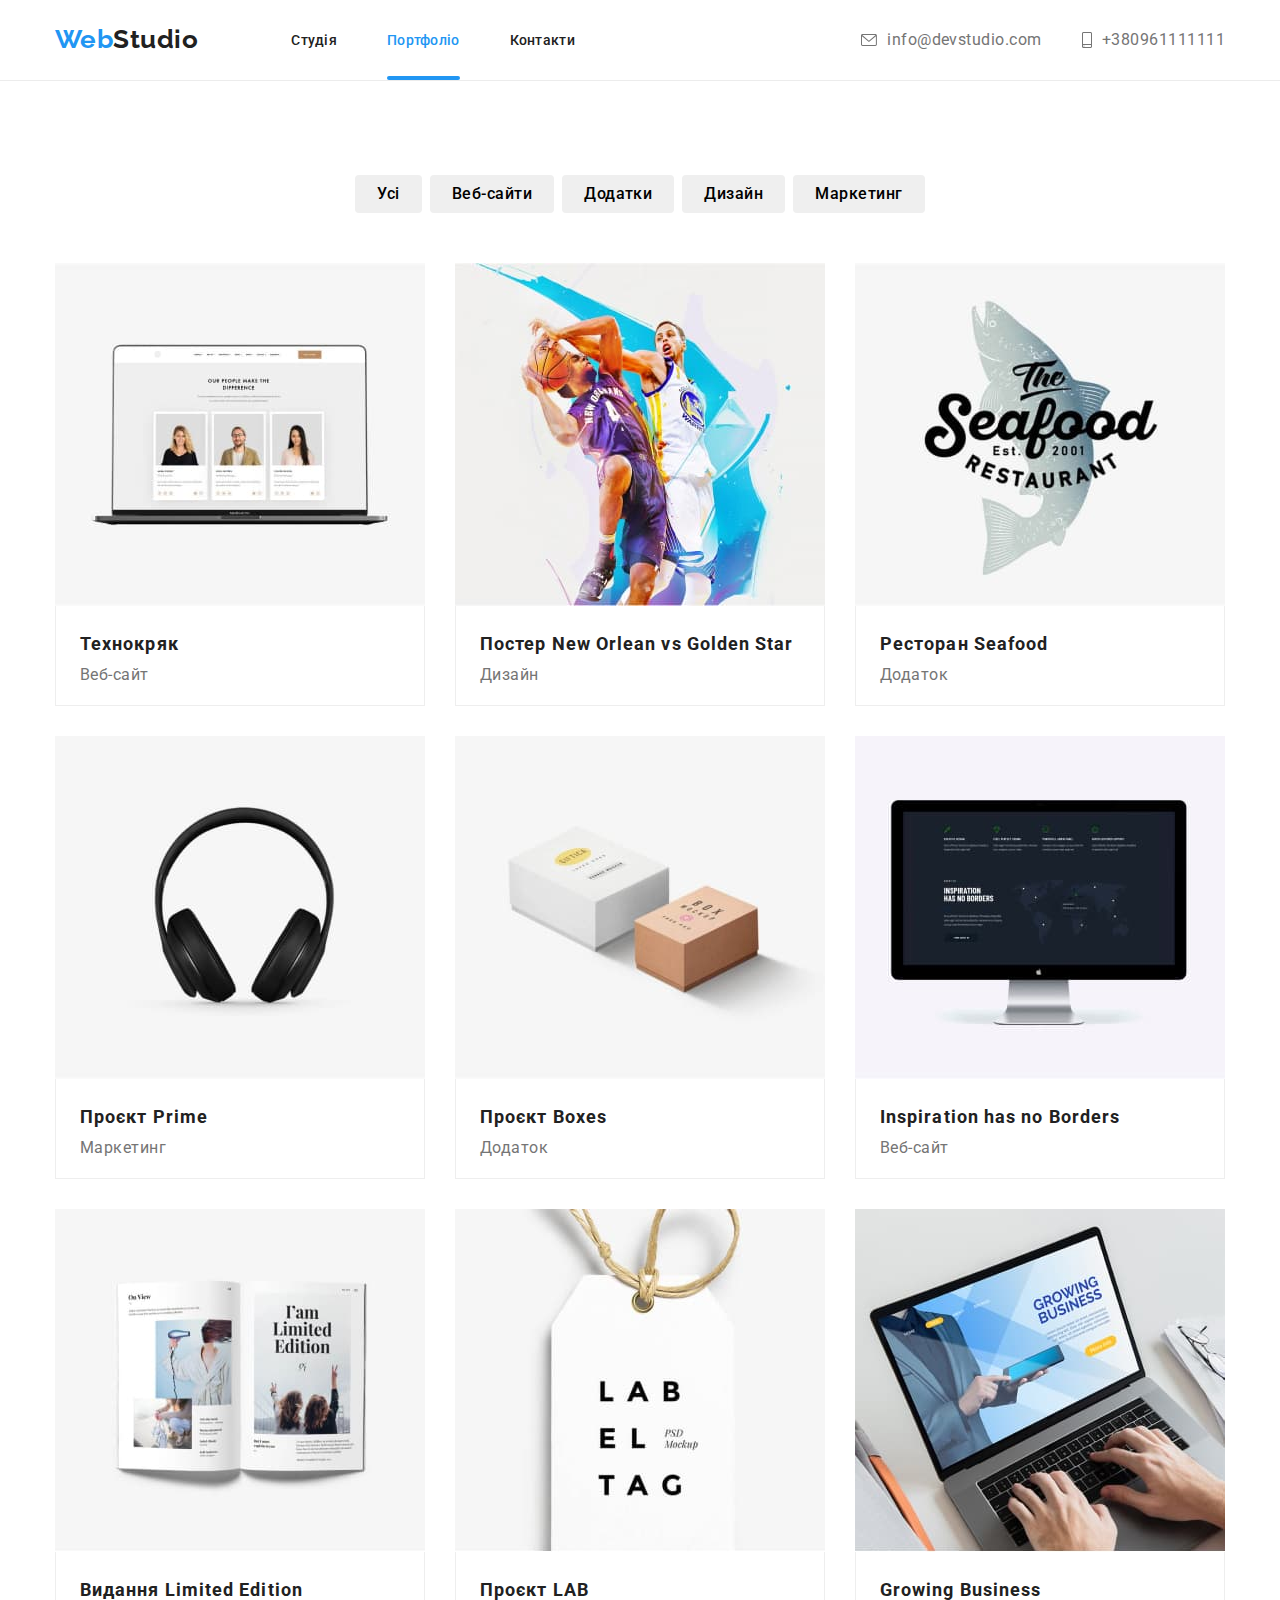
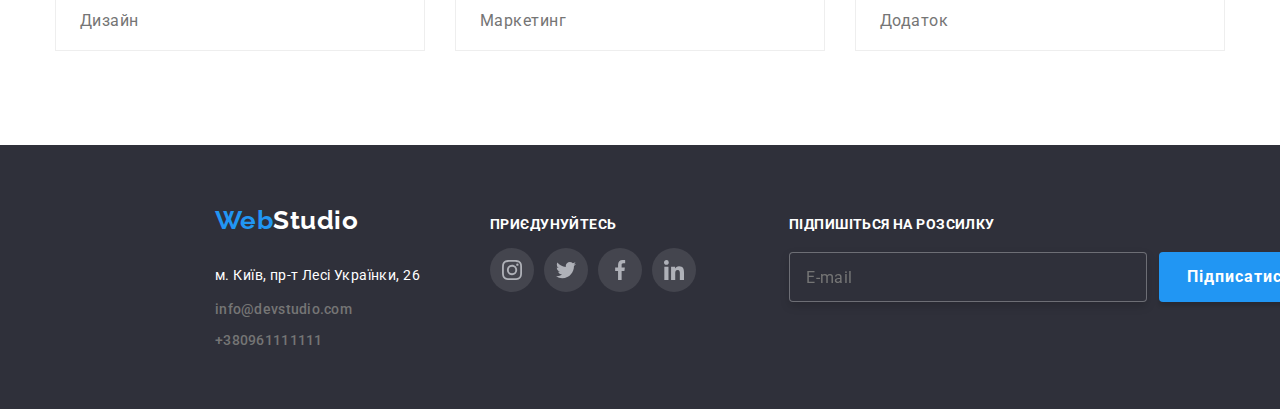
==== portfolio.html @ c9455041 "Add files via upload" ====
<!DOCTYPE html>
<html lang="en">
  <head>
    <meta charset="UTF-8" />
    <meta http-equiv="X-UA-Compatible" content="IE=edge" />
    <meta name="viewport" content="width=device-width, initial-scale=1.0" />
    <title>Document</title>

    <link
      href="https://fonts.googleapis.com/css2?family=Raleway:wght@700&family=Roboto:wght@400;500;700;900&display=swap"
      rel="stylesheet"
    />
    <link
      rel="stylesheet"
      href="https://cdnjs.cloudflare.com/ajax/libs/modern-normalize/1.1.0/modern-normalize.css"
      integrity="sha512-Y0MM+V6ymRKN2zStTqzQ227DWhhp4Mzdo6gnlRnuaNCbc+YN/ZH0sBCLTM4M0oSy9c9VKiCvd4Jk44aCLrNS5Q=="
      crossorigin="anonymous"
      referrerpolicy="no-referrer"
    />
    
    <link rel="stylesheet" href="./css/main.min.css">
  </head>
  <body>
    <header class="header">
      <div class="conteiner">
        <div class="header__container">
          <nav class="header__nav">
            <a href="./index.html" class="header__logo">Web<span class="header__studio">Studio</span></a>
            <ul class="site-nav">
              <li>
                <a href="./index.html" class="site-nav__link ">Студія</a>
              </li>
              <li>
                <a href="./portfolio.html" class="site-nav__link current">Портфоліо</a>
              </li>
              <li>
                <a href="" class="site-nav__link">Контакти</a>
              </li>
            </ul>
          </nav>
          <ul class="auth-nav">
            <li>
              <a href="info@devstudio.com" class="auth-nav__smartphone">
                <svg class="auth-nav__envelope" width="16" height="12">
                  <use href="./images/symbol-defs.svg#icon-envelope"></use>
                </svg>
                info@devstudio.com
              </a>
            </li>
            <li>
              <a href="tel:+380961111111" class="auth-nav__smartphone">
                <svg class="auth-nav__icon" width="10" height="16">
                  <use href="./images/symbol-defs.svg#icon-smartphone"></use>
                </svg>
                +380961111111
              </a>
            </li>
          </ul>
        </div>
      </div>
    </header>
    <main>
      <section class="portfolio">
        <div class="conteiner">
          <ul class="link">
            <li><button class="link__button" type="button">Усі</button></li>
            <li>
              <button class="link__button" type="button">Веб-сайти</button>
            </li>
            <li>
              <button class="link__button" type="button">Додатки</button>
            </li>
            <li>
              <button class="link__button" type="button">Дизайн</button>
            </li>
            <li>
              <button class="link__button" type="button">Маркетинг</button>
            </li>
          </ul>

          <ul class="cards">
            <li class="cards__item">
              <a href="" class="overflow">
                <div class="overfolow__box">
                  <img src="./images/portfolio1.jpg" alt="комп" width="370" />
                  <div class="overfolow__text">
                    <p>
                      Ресурс пропонує комплексні пропозиції з різним рівнем
                      функціоналу та сервісів. Все це дозволить відвідувачу
                      отримати вичерпні відомості про компанію чи приватну
                      особу.
                    </p>
                  </div>
                </div>
                <div class="cards__box">
                  <h3 class="cards__title">Технокряк</h3>
                  <p class="cards__name">Веб-сайт</p>
                </div>
              </a>
            </li>
            <li class="cards__item">
              <a href="" class="overflow">
                <div class="overfolow__box">
                  <img src="./images/portfolio2.jpg" alt="ПОСТЕР" width="370" />
                  <div class="overfolow__text">
                    <p>
                      Ресурс пропонує комплексні пропозиції з різним рівнем
                      функціоналу та сервісів. Все це дозволить відвідувачу
                      отримати вичерпні відомості про компанію чи приватну
                      особу.
                    </p>
                  </div>
                </div>
                <div class="cards__box">
                  <h3 class="cards__title">
                    Постер New Orlean vs Golden Star
                  </h3>
                  <p class="cards__name">Дизайн</p>
                </div>
              </a>
            </li>
            <li class="cards__item">
              <a href="" class="overflow">
                <div class="overfolow__box">
                  <img
                    src="./images/portfolio3.jpg"
                    alt="ресторан"
                    width="370"
                  />
                  <div class="overfolow__text">
                    <p>
                      Ресурс пропонує комплексні пропозиції з різним рівнем
                      функціоналу та сервісів. Все це дозволить відвідувачу
                      отримати вичерпні відомості про компанію чи приватну
                      особу.
                    </p>
                  </div>
                </div>
                <div class="cards__box">
                  <h3 class="cards__title">Ресторан Seafood</h3>
                  <p class="cards__name">Додаток</p>
                </div>
              </a>
            </li>
            <li class="cards__item">
              <a href="" class="overflow">
                <div class="overfolow__box">
                  <img
                    src="./images/portfolio4.jpg"
                    alt="Проєкт Prime"
                    width="370"
                  />
                  <div class="overfolow__text">
                    <p>
                      Ресурс пропонує комплексні пропозиції з різним рівнем
                      функціоналу та сервісів. Все це дозволить відвідувачу
                      отримати вичерпні відомості про компанію чи приватну
                      особу.
                    </p>
                  </div>
                </div>
                <div class="cards__box">
                  <h3 class="cards__title">Проєкт Prime</h3>
                  <p class="cards__name">Маркетинг</p>
                </div>
              </a>
            </li>
            <li class="cards__item">
              <a href="" class="overflow">
                <div class="overfolow__box">
                  <img
                    src="./images/portfolio5.jpg"
                    alt="Проєкт Boxes"
                    width="370"
                  />
                  <div class="overfolow__text">
                    <p>
                      Ресурс пропонує комплексні пропозиції з різним рівнем
                      функціоналу та сервісів. Все це дозволить відвідувачу
                      отримати вичерпні відомості про компанію чи приватну
                      особу.
                    </p>
                  </div>
                </div>
                <div class="cards__box">
                  <h3 class="cards__title">Проєкт Boxes</h3>
                  <p class="cards__name">Додаток</p>
                </div>
              </a>
            </li>
            <li class="cards__item">
              <a href="" class="overflow">
                <div class="overfolow__box">
                  <img
                    src="./images/portfolio6.jpg"
                    alt="Inspiration has no Borders"
                    width="370"
                  />
                  <div class="overfolow__text">
                    <p>
                      Ресурс пропонує комплексні пропозиції з різним рівнем
                      функціоналу та сервісів. Все це дозволить відвідувачу
                      отримати вичерпні відомості про компанію чи приватну
                      особу.
                    </p>
                  </div>
                </div>
                <div class="cards__box">
                  <h3 class="cards__title">Inspiration has no Borders</h3>
                  <p class="cards__name">Веб-сайт</p>
                </div>
              </a>
            </li>
            <li class="cards__item">
              <a href="" class="overflow">
                <div class="overfolow__box">
                  <img
                    src="./images/portfolio7.jpg"
                    alt="Видання Limited Edition"
                    width="370"
                  />
                  <div class="overfolow__text">
                    <p>
                      Ресурс пропонує комплексні пропозиції з різним рівнем
                      функціоналу та сервісів. Все це дозволить відвідувачу
                      отримати вичерпні відомості про компанію чи приватну
                      особу.
                    </p>
                  </div>
                </div>
                <div class="cards__box">
                  <h3 class="cards__title">Видання Limited Edition</h3>
                  <p class="cards__name">Дизайн</p>
                </div>
              </a>
            </li>
            <li class="cards__item">
              <a href="" class="overflow">
                <div class="overfolow__box">
                  <img
                    src="./images/portfolio8.jpg"
                    alt="Проєкт LAB"
                    width="370"
                  />
                  <div class="overfolow__text">
                    <p>
                      Ресурс пропонує комплексні пропозиції з різним рівнем
                      функціоналу та сервісів. Все це дозволить відвідувачу
                      отримати вичерпні відомості про компанію чи приватну
                      особу.
                    </p>
                  </div>
                </div>
                <div class="cards__box">
                  <h3 class="cards__title">Проєкт LAB</h3>
                  <p class="cards__name">Маркетинг</p>
                </div>
              </a>
            </li>
            <li class="cards__item">
              <a href="" class="overflow">
                <div class="overfolow__box">
                  <img
                    src="./images/portfolio9.jpg"
                    alt="Growing Business"
                    width="370"
                  />
                  <div class="overfolow__text">
                    <p>
                      Ресурс пропонує комплексні пропозиції з різним рівнем
                      функціоналу та сервісів. Все це дозволить відвідувачу
                      отримати вичерпні відомості про компанію чи приватну
                      особу.
                    </p>
                  </div>
                </div>
                <div class="cards__box">
                  <h3 class="cards__title">Growing Business</h3>
                  <p class="cards__name">Додаток</p>
                </div>
              </a>
            </li>
          </ul>
        </div>
      </section>
    </main>
      <footer class="footer">
        <div class="conteiner">
          <div class="footter__flex">
            <div>
              <a href="./index.html" class="footer__logo">Web<span class="logo__name ">Studio</span></a>
              <address class="footer__adress">
                <p class="footer__name">м. Київ, пр-т Лесі Українки, 26</p>
              </address>
              <ul class="footer__auth-nav">
                <li>
                  <a href="mailto:info@devstudio.com" class="footer__link">info@devstudio.com</a>
                </li>
                <li>
                  <a href="tel:+380961111111" class="footer__link ">+380961111111</a>
                </li>
              </ul>
            </div>
      
            <div class="bottom-link">
              <h3 class="bottom-link__title">Приєдунуйтесь</h3>
      
              <ul class="link-social footer-link-social">
                <li class="link-social__item footer-item">
                  <a href="" class="link-social__href bot-color">
                    <svg width="20" height="20">
                      <use href="./images/symbol-defs.svg#icon-instagram-2"></use>
                    </svg>
                  </a>
                </li>
                <li class="link-social__item footer-item">
                  <a href="" class="link-social__href bot-color">
                    <svg width="20" height="20">
                      <use href="./images/symbol-defs.svg#icon-twitter-1"></use>
                    </svg>
                  </a>
                </li>
                <li class="link-social__item footer-item">
                  <a href="" class="link-social__href bot-color">
                    <svg width="20" height="20">
                      <use href="./images/symbol-defs.svg#icon-facebook-1"></use>
                    </svg>
                  </a>
                </li>
                <li class="link-social__item footer-item">
                  <a href="" class="link-social__href bot-color">
                    <svg width="20" height="20">
                      <use href="./images/symbol-defs.svg#icon-linkedin-1"></use>
                    </svg>
                  </a>
                </li>
              </ul>
            </div>
            <div class="discribe">
              <h3 class="discribe__title">Підпишіться на розсилку</h3>
              <div class="discribe__input">
                <div>
                  <label for="mail"></label>
                  <input type="email" name="mail" id="mail" placeholder="E-mail" />
                </div>
                <div>
                  <button href="" type="submit" class="discribe__button">Підписатися
                    <svg width="24" height="24" class="discribe__svg">
                      <use href="./images/iconsvg.svg#icon-icon-send"></use>
                    </svg>
                </div>
                </button>
      
              </div>
      
            </div>
          </div>
      </footer>
  </body>
</html>
---- css/main.min.css ----
body{background-color:var(--color-primary);color:var(--color-secondary);font-family:Roboto,sans-serif;letter-spacing:.03em}*{box-sizing:border-box}*,*::before,*::after{box-sizing:border-box}ul{list-style:none;padding:0px;margin:0px}:root{--color-primary: #ffffff;--color-secondary: #212121;--color-third: #2196f3;--color-link: #757575;--color-section: #2f303a;--color-bottom: #f5f4fa;--color-social: #afb1b8;--color-gradient: rgba(47, 48, 58, 0.4)}img{display:block;height:auto;width:100%}h2{margin:0px}p{margin-bottom:0px}h3{margin:0px}a{text-decoration:none;color:var(--color-link);transition:color 250ms cubic-bezier(0.4, 0, 0.2, 1),fill 250ms cubic-bezier(0.4, 0, 0.2, 1)}h1{margin-top:0px}.conteiner{padding:0 15px;width:1200px;margin-left:auto;margin-right:auto}.border{border-bottom:1px solid #ececec}a:hover,a:focus{color:var(--color-third);fill:var(--color-third)}form{width:448px}.header{margin-left:auto;margin-right:auto;border-bottom:1px solid #ececec}.header__nav{display:flex;justify-content:flex-start;align-items:center}.header__container{display:flex;justify-content:space-between;align-items:center}.header__logo{color:var(--color-third);font-family:Raleway,sans-serif;font-weight:700;font-size:26px;line-height:1.19;text-decoration:none;padding:24px 0 25px 0px}.header__studio{color:var(--color-secondary)}.auth-nav{display:flex;align-items:center;gap:40px;transition-property:color;transition-duration:250ms;transition-timing-function:cubic-bezier(0.4, 0, 0.2, 1)}.auth-nav__envelope,.auth-nav__icon{margin-right:10px;fill:currentColor}.auth-nav__smartphone{display:flex;align-items:center}.site-nav{display:flex;align-items:center;gap:50px;margin-left:93px}.site-nav .site-nav__link.current{color:var(--color-third)}.site-nav .site-nav__link{color:var(--color-secondary);font-weight:500;font-size:14px;line-height:1.14;letter-spacing:.02em;text-decoration:none;padding:32px 0px;transition-property:color;transition-duration:250ms;transition-timing-function:cubic-bezier(0.4, 0, 0.2, 1)}.site-nav .site-nav__link:hover,.site-nav .site-nav__link:focus{color:var(--color-third)}.site-nav__link.current{position:relative}.site-nav__link.current::after{content:"";position:absolute;bottom:0;left:0;width:100%;height:4px;background:#2196f3;border-radius:2px}.hero{margin-left:auto;margin-right:auto;background-image:linear-gradient(rgba(47, 48, 58, 0.4), rgba(47, 48, 58, 0.4)),url(../images/backgraundfone.jpg);background-position:center;max-width:1600px;background-repeat:no-repeat;background-size:1600px;margin-top:0px;margin-bottom:0px;width:1600px;padding:200px 0px}.hero__name{margin-bottom:0px;align-items:center;max-width:696px;margin:0 auto}.hero__name{color:var(--color-primary);font-weight:900;font-size:44px;line-height:1.36;text-align:center;letter-spacing:.06em;text-transform:uppercase}.hero__button:hover,.hero__button:focus{color:var(--color-secondary)}.hero__button{background-color:var(--color-third);font-weight:700;border:none;font-size:16px;line-height:1.88;font-family:"Roboto";display:flex;align-items:center;text-align:center;letter-spacing:.06em;cursor:pointer;color:var(--color-primary);transition-property:color;transition-duration:250ms;transition-timing-function:cubic-bezier(0.4, 0, 0.2, 1)}.hero__button{width:200px;height:50px;border-color:var(--color-third);border-radius:4px;box-shadow:0px 4px 4px rgba(0,0,0,.15);justify-content:center;margin:0px auto;margin-top:30px;transition-property:color;transition-duration:250ms;transition-timing-function:cubic-bezier(0.4, 0, 0.2, 1)}.work{padding-top:94px;padding-bottom:94px}.work__title{font-weight:700;font-size:36px;line-height:1.16;text-align:center;letter-spacing:.03em}.work__flex{display:flex;margin-top:50px;justify-content:space-around;gap:30px;padding-left:0px}.work__img{position:relative}.work__coment{position:absolute;bottom:0;width:100%;height:70px;background-color:rgba(47,48,58,.8)}.work__coment>p{font-family:"Roboto";font-style:normal;font-weight:700;font-size:14px;line-height:16px;text-align:center;padding-top:27px;letter-spacing:.03em;text-transform:uppercase;margin:0;color:#fff}.backdrop{position:fixed;top:0;left:0;width:100%;height:100%;opacity:1;transition:opacity 250ms cubic-bezier(0.4, 0, 0.2, 1);background-color:rgba(0,0,0,.2)}.backdrop__modal{height:581px;width:528px;background-color:#fff;padding:40px;position:absolute;top:50%;left:50%;transform:translate(-50%, -50%);box-shadow:0px 1px 3px rgba(0,0,0,.12),0px 1px 1px rgba(0,0,0,.14),0px 2px 1px rgba(0,0,0,.2);border-radius:4px;transition:transform 250ms cubic-bezier(0.4, 0, 0.2, 1)}.backdrop__button-exit{width:30px;height:30px;padding:0px;border:none;background-color:#fff;cursor:pointer;position:absolute;right:8px;top:8px;background-image:url(../images/close.svg);transition:background-image 250ms cubic-bezier(0.4, 0, 0.2, 1)}.backdrop__button-exit:hover{background-image:url(../images/close1.svg)}.backdrop.is-hidden{opacity:0;pointer-events:none}.clients{padding-top:94px;padding-bottom:94px}.clients__flex{display:flex;gap:30px;align-items:center}.clients__ikon{width:170px;height:92px}.clients__link:hover,.clients__link:focus{border:1px solid var(--color-third);fill:var(--color-third)}.clients__link{display:flex;align-items:center;justify-content:center;width:100%;height:100%;border:1px solid #afb1b8;border-radius:4px;fill:var(--color-social);transition:border 250ms cubic-bezier(0.4, 0, 0.2, 1),fill 250ms cubic-bezier(0.4, 0, 0.2, 1)}.clients__title{font-weight:700;font-size:36px;line-height:1.16;text-align:center;letter-spacing:.03em;margin-bottom:50px}.discribe{margin-left:93px;width:570px;height:86px}.discribe__input input{width:358px;height:50px;margin-left:0;outline:none;border:1px solid rgba(255,255,255,.3);filter:drop-shadow(0px 4px 4px rgba(0, 0, 0, 0.15));border-radius:4px;background-color:var(--color-section);font-weight:400;font-size:16px;line-height:1.25;padding-left:16px;padding-right:16px;align-items:center;letter-spacing:.03em;color:rgba(255,255,255,.6)}.discribe__title{font-family:"Roboto";font-style:normal;font-weight:700;font-size:14px;line-height:16px;letter-spacing:.03em;text-transform:uppercase;color:#fff}.discribe__input{display:flex;gap:12px;margin-top:20px}.discribe__button{display:flex;gap:10px;width:200px;height:50px;padding:0px;margin:0px;box-shadow:0px 4px 4px rgba(0,0,0,.15);border-radius:4px;background-color:var(--color-third);border:none;padding:10px 28px;font-weight:700;font-size:16px;line-height:1.88;align-items:center;text-align:center;letter-spacing:.06em;color:var(--color-primary)}.discribe__button:focus,.discribe__button:hover{color:var(--color-primary);cursor:pointer}.discribe__svg{fill:var(--color-primary)}.feature-list{padding-top:94px}.feature-list__title{display:flex;padding-left:0px;padding-right:0px;gap:30px;justify-content:space-between}.feature-list__before::before{content:"";display:inline-block;margin-bottom:30px;height:120px;width:270px;background-color:var(--color-bottom);background-image:url(../images/antenna\ 1.svg);background-repeat:no-repeat;background-position:center;background-size:70px}.feature-list__before1::before{content:"";display:inline-block;margin-bottom:30px;height:120px;width:270px;background-color:var(--color-bottom);background-image:url(../images/clock\ 1.svg);background-repeat:no-repeat;background-position:center;background-size:70px}.feature-list__before2::before{content:"";display:inline-block;margin-bottom:30px;height:120px;width:270px;background-color:var(--color-bottom);background-image:url(../images/diagram\ 1.svg);background-repeat:no-repeat;background-position:center;background-size:70px}.feature-list__before3::before{content:"";display:inline-block;margin-bottom:30px;height:120px;width:270px;background-color:var(--color-bottom);background-image:url(../images/astronaut\ 1.svg);background-repeat:no-repeat;background-position:center;background-size:70px}.feature-list__caption{font-weight:700;font-size:14px;line-height:1.14;letter-spacing:.03em;text-transform:uppercase}.feature-list__text{color:var(--color-link);font-size:14px;line-height:1.71;letter-spacing:.03em}.bottom-link{margin-left:70px}.bottom-link__title{font-family:"Roboto";font-style:normal;font-weight:700;font-size:14px;line-height:16px;letter-spacing:.03em;text-transform:uppercase;color:#fff}.footer-link-social{padding-left:0px;margin-top:20px}.footer-item{background:rgba(255,255,255,.1);border-radius:50%}.bot-color{fill:var(--color-primary)}.footer{background-color:var(--color-section);width:1600px;margin-left:auto;margin-right:auto;padding:60px 0}.footer__adress{font-family:"Roboto";font-style:normal;font-size:14px;line-height:1.71;letter-spacing:.03em;margin-top:28px}.footer__auth-nav{margin:0px;padding:0px;transition-property:color;transition-duration:250ms;transition-timing-function:cubic-bezier(0.4, 0, 0.2, 1)}.footer__name{margin-bottom:12px;margin-top:0px}.footer__link{color:var(--color-link);font-weight:500;font-size:14px;line-height:1.14;letter-spacing:.02em;padding:32px 0px;transition-property:color;transition-duration:250ms;transition-timing-function:cubic-bezier(0.4, 0, 0.2, 1)}.footer__link{text-decoration:none}.footer p{color:var(--color-primary)}.footter__flex{display:flex;align-items:baseline}.footer__logo{color:var(--color-third);font-family:Raleway,sans-serif;font-weight:700;font-size:26px;line-height:1.19;text-decoration:none}.logo__name{color:var(--color-primary)}.header__auth-nav .footer__link:hover,.header__auth-nav.footer__link:focus,.footer__auth-nav{color:var(--color-third)}.footer__auth-nav li{margin-bottom:12px}.footer__auth-nav li:last-child{margin-bottom:0px}.form{font-family:"Roboto";font-style:normal;font-weight:700;font-size:20px;line-height:23px;text-align:center;letter-spacing:.03em;color:#212121}.form__field{display:flex;flex-direction:column;margin:0;margin-top:10px}.form__field input:focus{border-color:var(--color-third);cursor:pointer}.form__field input:focus+.form__svg{fill:var(--color-third)}.form__field textarea:focus{border-color:var(--color-third);cursor:pointer}.form__field input{margin:0;padding-left:42px;padding-right:12px;width:448px;height:40px;border:1px solid rgba(33,33,33,.2);border-radius:4px;outline:none;cursor:pointer;transition:border-color 250ms cubic-bezier(0.4, 0, 0.2, 1),fill 250ms cubic-bezier(0.4, 0, 0.2, 1)}.form__field label{margin-bottom:4px;font-family:"Roboto";font-style:normal;font-weight:400;font-size:12px;line-height:14px;letter-spacing:.01em;color:#757575}.form__field textarea{width:448px;height:120px;border:1px solid rgba(33,33,33,.2);border-radius:4px;font-family:"Roboto";font-style:normal;font-weight:400;font-size:12px;line-height:14px;letter-spacing:.01em;cursor:pointer;color:rgba(117,117,117,.5);padding:12px 16px;outline:none}.form__svg{position:absolute;top:50%;transform:translatey(-50%);left:12px;transition:fill 250ms cubic-bezier(0.4, 0, 0.2, 1)}.form__field-div{position:relative}.form__button{margin-top:30px;display:flex;justify-content:center}.form__checkbox{margin-top:20px;text-align:center}.size{margin-top:12px}.form__checkbox input[type=checkbox]{width:16px;height:15px;border-radius:2px}.checkbox__hidden{appearance:none;-webkit-appearance:none;-moz-appearance:none;position:absolute}.checkbox__icon{border:2px solid var(--color-secondary);border-radius:2px;fill:var(--color-primary)}.checkbox__hidden:checked+.checkbox__icon{background-color:var(--color-third);border-color:var(--color-third)}.checkbox__text{font-family:"Roboto";font-style:normal;font-weight:400;font-size:14px;line-height:1.71;margin-left:7px;letter-spacing:.03em;color:var(--color-link)}.checkbox__link{color:var(--color-third);text-decoration:underline;cursor:pointer}.button__text{width:200px;height:50px;padding:10px 52px;display:flex;align-items:center;text-align:center;letter-spacing:.06em;cursor:pointer;color:#fff;background:#2196f3;box-shadow:0px 4px 4px rgba(0,0,0,.15);border-radius:4px;border:none;transition-property:color;transition-duration:250ms;transition-timing-function:cubic-bezier(0.4, 0, 0.2, 1)}textarea{resize:none;transition:border-color 250ms cubic-bezier(0.4, 0, 0.2, 1)}.cards{display:flex;flex-wrap:wrap;flex-basis:33%;gap:30px;justify-content:center;margin-top:50px}.cards__item{transition:box-shadow 250ms cubic-bezier(0.4, 0, 0.2, 1)}.cards__item:hover,.cards__item:focus{box-shadow:0px 1px 1px rgba(0,0,0,.12),0px 4px 4px rgba(0,0,0,.06),1px 4px 6px rgba(0,0,0,.16)}.overflow:focus,.overflow:hover .overfolow__text{transform:translatex(0)}.overflow{transition:transform 250ms cubic-bezier(0.4, 0, 0.2, 1)}.overfolow__box{position:relative;overflow:hidden}.overfolow__text{position:absolute;top:0;left:0;width:100%;height:100%;background:rgba(33,150,243,.9);transform:translatey(100%);transition:transform 250ms cubic-bezier(0.4, 0, 0.2, 1)}.overfolow__text>p{font-family:"Roboto";font-style:normal;font-weight:400;font-size:18px;line-height:1.56;letter-spacing:.03em;color:#fff;padding:63px 24px}.cards__title{font-weight:700;font-size:18px;line-height:2;letter-spacing:.06em;color:var(--color-secondary);margin-bottom:4px}.cards__name{font-size:16px;line-height:1.18;letter-spacing:.03em;color:var(--color-link);margin-top:0px}.cards__box{padding:20px 24px;border-bottom:1px solid #eee;border-right:1px solid #eee;border-left:1px solid #eee}.portfolio{padding-top:94px;padding-bottom:94px}.link{display:flex;justify-content:center;gap:8px}.link__button{font-weight:500;font-size:16px;line-height:1.62;text-align:center;letter-spacing:.03em;cursor:pointer;font-family:Roboto,sans-serif;padding:6px 22px;border:none;border-radius:4px;transition:color 250ms cubic-bezier(0.4, 0, 0.2, 1),background-color 250ms cubic-bezier(0.4, 0, 0.2, 1),border-radius 250ms cubic-bezier(0.4, 0, 0.2, 1),border-color 250ms cubic-bezier(0.4, 0, 0.2, 1),box-shadow 250ms cubic-bezier(0.4, 0, 0.2, 1)}.link__button:hover,.link__button:focus{background-color:var(--color-third);color:var(--color-primary);border-radius:4px;border-color:var(--color-third);box-shadow:0px 3px 1px rgba(0,0,0,.1),0px 1px 2px rgba(0,0,0,.08),0px 2px 2px rgba(0,0,0,.12)}.link-social{display:flex;align-items:center;gap:10px;justify-content:center;margin-top:16px}.link-social__item{width:44px;height:44px}.link-social__href{display:flex;align-items:center;justify-content:center;width:100%;height:100%;border-radius:50%;fill:var(--color-social);transition:background-color 250ms cubic-bezier(0.4, 0, 0.2, 1),fill 250ms cubic-bezier(0.4, 0, 0.2, 1)}.link-social__href:hover,.link-social__href:focus{background-color:var(--color-third);fill:var(--color-primary)}.team__flex{display:flex;justify-content:space-around;gap:30px;padding-left:0px}.team__flex>li{box-shadow:0px 1px 3px rgba(0,0,0,.12),0px 1px 1px rgba(0,0,0,.14),0px 2px 1px rgba(0,0,0,.2);border-radius:0px 0px 4px 4px;padding-bottom:30px;background-color:var(--color-primary)}.team{padding-top:94px;padding-bottom:94px;background-color:var(--color-bottom)}.team__title{font-weight:700;font-size:36px;line-height:1.16;text-align:center;letter-spacing:.03em;margin-bottom:50px}.team__name{font-weight:500;font-size:16px;line-height:1.18;text-align:center;letter-spacing:.03em;margin-top:30px}.team__profession{font-size:16px;line-height:1.18;text-align:center;letter-spacing:.03em;color:var(--color-link)}/*# sourceMappingURL=main.min.css.map */
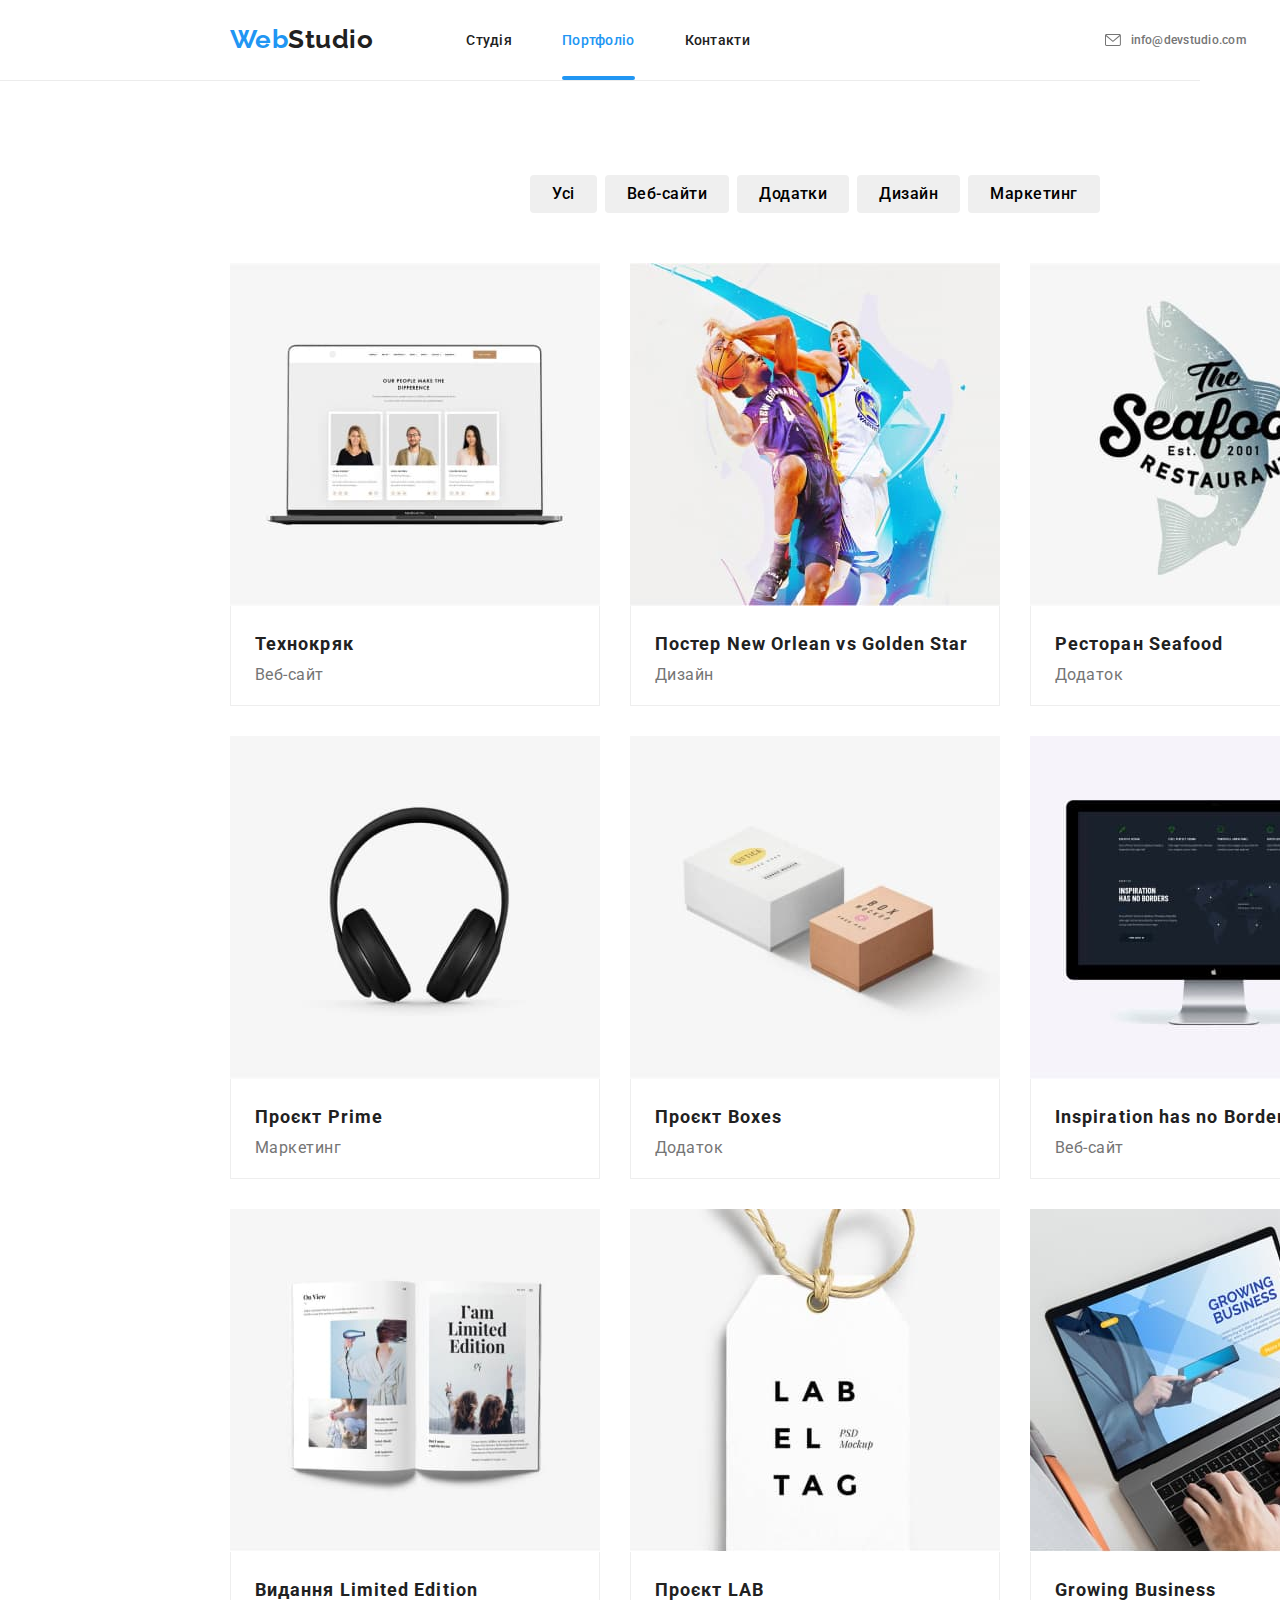
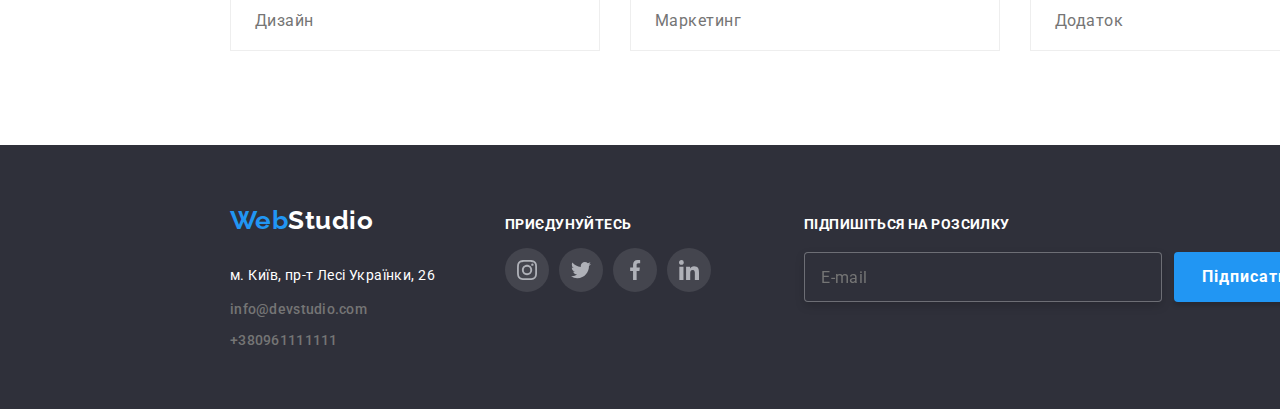
==== commit cafef1d6: "12.01" ====
--- a/portfolio.html
+++ b/portfolio.html
@@ -28,7 +28,7 @@
             <a href="./index.html" class="header__logo">Web<span class="header__studio">Studio</span></a>
             <ul class="site-nav">
               <li>
-                <a href="./index.html" class="site-nav__link ">Студія</a>
+                <a href="./index.html" class="site-nav__link">Студія</a>
               </li>
               <li>
                 <a href="./portfolio.html" class="site-nav__link current">Портфоліо</a>
@@ -38,24 +38,29 @@
               </li>
             </ul>
           </nav>
-          <ul class="auth-nav">
-            <li>
-              <a href="info@devstudio.com" class="auth-nav__smartphone">
-                <svg class="auth-nav__envelope" width="16" height="12">
-                  <use href="./images/symbol-defs.svg#icon-envelope"></use>
-                </svg>
-                info@devstudio.com
-              </a>
-            </li>
-            <li>
-              <a href="tel:+380961111111" class="auth-nav__smartphone">
-                <svg class="auth-nav__icon" width="10" height="16">
-                  <use href="./images/symbol-defs.svg#icon-smartphone"></use>
-                </svg>
-                +380961111111
-              </a>
-            </li>
-          </ul>
+          <a href="">
+            <svg width="40" height="40" class="header__svg">
+              <use href="./images/symbol-defs.svg#icon-menu_40px"></use>
+            </svg>
+    
+            <ul class="auth-nav">
+              <li>
+                <a href="info@devstudio.com" class="auth-nav__smartphone">
+                  <svg class="auth-nav__envelope" width="16" height="12">
+                    <use href="./images/symbol-defs.svg#icon-envelope"></use>
+                  </svg>
+                  info@devstudio.com
+                </a>
+              </li>
+              <li>
+                <a href="tel:+380961111111" class="auth-nav__smartphone">
+                  <svg class="auth-nav__icon" width="10" height="16">
+                    <use href="./images/symbol-defs.svg#icon-smartphone"></use>
+                  </svg>
+                  +380961111111
+                </a>
+              </li>
+            </ul>
         </div>
       </div>
     </header>
--- a/css/main.min.css
+++ b/css/main.min.css
@@ -1 +1 @@
-body{background-color:var(--color-primary);color:var(--color-secondary);font-family:Roboto,sans-serif;letter-spacing:.03em}*{box-sizing:border-box}*,*::before,*::after{box-sizing:border-box}ul{list-style:none;padding:0px;margin:0px}:root{--color-primary: #ffffff;--color-secondary: #212121;--color-third: #2196f3;--color-link: #757575;--color-section: #2f303a;--color-bottom: #f5f4fa;--color-social: #afb1b8;--color-gradient: rgba(47, 48, 58, 0.4)}img{display:block;height:auto;width:100%}h2{margin:0px}p{margin-bottom:0px}h3{margin:0px}a{text-decoration:none;color:var(--color-link);transition:color 250ms cubic-bezier(0.4, 0, 0.2, 1),fill 250ms cubic-bezier(0.4, 0, 0.2, 1)}h1{margin-top:0px}.conteiner{padding:0 15px;width:1200px;margin-left:auto;margin-right:auto}.border{border-bottom:1px solid #ececec}a:hover,a:focus{color:var(--color-third);fill:var(--color-third)}form{width:448px}.header{margin-left:auto;margin-right:auto;border-bottom:1px solid #ececec}.header__nav{display:flex;justify-content:flex-start;align-items:center}.header__container{display:flex;justify-content:space-between;align-items:center}.header__logo{color:var(--color-third);font-family:Raleway,sans-serif;font-weight:700;font-size:26px;line-height:1.19;text-decoration:none;padding:24px 0 25px 0px}.header__studio{color:var(--color-secondary)}.auth-nav{display:flex;align-items:center;gap:40px;transition-property:color;transition-duration:250ms;transition-timing-function:cubic-bezier(0.4, 0, 0.2, 1)}.auth-nav__envelope,.auth-nav__icon{margin-right:10px;fill:currentColor}.auth-nav__smartphone{display:flex;align-items:center}.site-nav{display:flex;align-items:center;gap:50px;margin-left:93px}.site-nav .site-nav__link.current{color:var(--color-third)}.site-nav .site-nav__link{color:var(--color-secondary);font-weight:500;font-size:14px;line-height:1.14;letter-spacing:.02em;text-decoration:none;padding:32px 0px;transition-property:color;transition-duration:250ms;transition-timing-function:cubic-bezier(0.4, 0, 0.2, 1)}.site-nav .site-nav__link:hover,.site-nav .site-nav__link:focus{color:var(--color-third)}.site-nav__link.current{position:relative}.site-nav__link.current::after{content:"";position:absolute;bottom:0;left:0;width:100%;height:4px;background:#2196f3;border-radius:2px}.hero{margin-left:auto;margin-right:auto;background-image:linear-gradient(rgba(47, 48, 58, 0.4), rgba(47, 48, 58, 0.4)),url(../images/backgraundfone.jpg);background-position:center;max-width:1600px;background-repeat:no-repeat;background-size:1600px;margin-top:0px;margin-bottom:0px;width:1600px;padding:200px 0px}.hero__name{margin-bottom:0px;align-items:center;max-width:696px;margin:0 auto}.hero__name{color:var(--color-primary);font-weight:900;font-size:44px;line-height:1.36;text-align:center;letter-spacing:.06em;text-transform:uppercase}.hero__button:hover,.hero__button:focus{color:var(--color-secondary)}.hero__button{background-color:var(--color-third);font-weight:700;border:none;font-size:16px;line-height:1.88;font-family:"Roboto";display:flex;align-items:center;text-align:center;letter-spacing:.06em;cursor:pointer;color:var(--color-primary);transition-property:color;transition-duration:250ms;transition-timing-function:cubic-bezier(0.4, 0, 0.2, 1)}.hero__button{width:200px;height:50px;border-color:var(--color-third);border-radius:4px;box-shadow:0px 4px 4px rgba(0,0,0,.15);justify-content:center;margin:0px auto;margin-top:30px;transition-property:color;transition-duration:250ms;transition-timing-function:cubic-bezier(0.4, 0, 0.2, 1)}.work{padding-top:94px;padding-bottom:94px}.work__title{font-weight:700;font-size:36px;line-height:1.16;text-align:center;letter-spacing:.03em}.work__flex{display:flex;margin-top:50px;justify-content:space-around;gap:30px;padding-left:0px}.work__img{position:relative}.work__coment{position:absolute;bottom:0;width:100%;height:70px;background-color:rgba(47,48,58,.8)}.work__coment>p{font-family:"Roboto";font-style:normal;font-weight:700;font-size:14px;line-height:16px;text-align:center;padding-top:27px;letter-spacing:.03em;text-transform:uppercase;margin:0;color:#fff}.backdrop{position:fixed;top:0;left:0;width:100%;height:100%;opacity:1;transition:opacity 250ms cubic-bezier(0.4, 0, 0.2, 1);background-color:rgba(0,0,0,.2)}.backdrop__modal{height:581px;width:528px;background-color:#fff;padding:40px;position:absolute;top:50%;left:50%;transform:translate(-50%, -50%);box-shadow:0px 1px 3px rgba(0,0,0,.12),0px 1px 1px rgba(0,0,0,.14),0px 2px 1px rgba(0,0,0,.2);border-radius:4px;transition:transform 250ms cubic-bezier(0.4, 0, 0.2, 1)}.backdrop__button-exit{width:30px;height:30px;padding:0px;border:none;background-color:#fff;cursor:pointer;position:absolute;right:8px;top:8px;background-image:url(../images/close.svg);transition:background-image 250ms cubic-bezier(0.4, 0, 0.2, 1)}.backdrop__button-exit:hover{background-image:url(../images/close1.svg)}.backdrop.is-hidden{opacity:0;pointer-events:none}.clients{padding-top:94px;padding-bottom:94px}.clients__flex{display:flex;gap:30px;align-items:center}.clients__ikon{width:170px;height:92px}.clients__link:hover,.clients__link:focus{border:1px solid var(--color-third);fill:var(--color-third)}.clients__link{display:flex;align-items:center;justify-content:center;width:100%;height:100%;border:1px solid #afb1b8;border-radius:4px;fill:var(--color-social);transition:border 250ms cubic-bezier(0.4, 0, 0.2, 1),fill 250ms cubic-bezier(0.4, 0, 0.2, 1)}.clients__title{font-weight:700;font-size:36px;line-height:1.16;text-align:center;letter-spacing:.03em;margin-bottom:50px}.discribe{margin-left:93px;width:570px;height:86px}.discribe__input input{width:358px;height:50px;margin-left:0;outline:none;border:1px solid rgba(255,255,255,.3);filter:drop-shadow(0px 4px 4px rgba(0, 0, 0, 0.15));border-radius:4px;background-color:var(--color-section);font-weight:400;font-size:16px;line-height:1.25;padding-left:16px;padding-right:16px;align-items:center;letter-spacing:.03em;color:rgba(255,255,255,.6)}.discribe__title{font-family:"Roboto";font-style:normal;font-weight:700;font-size:14px;line-height:16px;letter-spacing:.03em;text-transform:uppercase;color:#fff}.discribe__input{display:flex;gap:12px;margin-top:20px}.discribe__button{display:flex;gap:10px;width:200px;height:50px;padding:0px;margin:0px;box-shadow:0px 4px 4px rgba(0,0,0,.15);border-radius:4px;background-color:var(--color-third);border:none;padding:10px 28px;font-weight:700;font-size:16px;line-height:1.88;align-items:center;text-align:center;letter-spacing:.06em;color:var(--color-primary)}.discribe__button:focus,.discribe__button:hover{color:var(--color-primary);cursor:pointer}.discribe__svg{fill:var(--color-primary)}.feature-list{padding-top:94px}.feature-list__title{display:flex;padding-left:0px;padding-right:0px;gap:30px;justify-content:space-between}.feature-list__before::before{content:"";display:inline-block;margin-bottom:30px;height:120px;width:270px;background-color:var(--color-bottom);background-image:url(../images/antenna\ 1.svg);background-repeat:no-repeat;background-position:center;background-size:70px}.feature-list__before1::before{content:"";display:inline-block;margin-bottom:30px;height:120px;width:270px;background-color:var(--color-bottom);background-image:url(../images/clock\ 1.svg);background-repeat:no-repeat;background-position:center;background-size:70px}.feature-list__before2::before{content:"";display:inline-block;margin-bottom:30px;height:120px;width:270px;background-color:var(--color-bottom);background-image:url(../images/diagram\ 1.svg);background-repeat:no-repeat;background-position:center;background-size:70px}.feature-list__before3::before{content:"";display:inline-block;margin-bottom:30px;height:120px;width:270px;background-color:var(--color-bottom);background-image:url(../images/astronaut\ 1.svg);background-repeat:no-repeat;background-position:center;background-size:70px}.feature-list__caption{font-weight:700;font-size:14px;line-height:1.14;letter-spacing:.03em;text-transform:uppercase}.feature-list__text{color:var(--color-link);font-size:14px;line-height:1.71;letter-spacing:.03em}.bottom-link{margin-left:70px}.bottom-link__title{font-family:"Roboto";font-style:normal;font-weight:700;font-size:14px;line-height:16px;letter-spacing:.03em;text-transform:uppercase;color:#fff}.footer-link-social{padding-left:0px;margin-top:20px}.footer-item{background:rgba(255,255,255,.1);border-radius:50%}.bot-color{fill:var(--color-primary)}.footer{background-color:var(--color-section);width:1600px;margin-left:auto;margin-right:auto;padding:60px 0}.footer__adress{font-family:"Roboto";font-style:normal;font-size:14px;line-height:1.71;letter-spacing:.03em;margin-top:28px}.footer__auth-nav{margin:0px;padding:0px;transition-property:color;transition-duration:250ms;transition-timing-function:cubic-bezier(0.4, 0, 0.2, 1)}.footer__name{margin-bottom:12px;margin-top:0px}.footer__link{color:var(--color-link);font-weight:500;font-size:14px;line-height:1.14;letter-spacing:.02em;padding:32px 0px;transition-property:color;transition-duration:250ms;transition-timing-function:cubic-bezier(0.4, 0, 0.2, 1)}.footer__link{text-decoration:none}.footer p{color:var(--color-primary)}.footter__flex{display:flex;align-items:baseline}.footer__logo{color:var(--color-third);font-family:Raleway,sans-serif;font-weight:700;font-size:26px;line-height:1.19;text-decoration:none}.logo__name{color:var(--color-primary)}.header__auth-nav .footer__link:hover,.header__auth-nav.footer__link:focus,.footer__auth-nav{color:var(--color-third)}.footer__auth-nav li{margin-bottom:12px}.footer__auth-nav li:last-child{margin-bottom:0px}.form{font-family:"Roboto";font-style:normal;font-weight:700;font-size:20px;line-height:23px;text-align:center;letter-spacing:.03em;color:#212121}.form__field{display:flex;flex-direction:column;margin:0;margin-top:10px}.form__field input:focus{border-color:var(--color-third);cursor:pointer}.form__field input:focus+.form__svg{fill:var(--color-third)}.form__field textarea:focus{border-color:var(--color-third);cursor:pointer}.form__field input{margin:0;padding-left:42px;padding-right:12px;width:448px;height:40px;border:1px solid rgba(33,33,33,.2);border-radius:4px;outline:none;cursor:pointer;transition:border-color 250ms cubic-bezier(0.4, 0, 0.2, 1),fill 250ms cubic-bezier(0.4, 0, 0.2, 1)}.form__field label{margin-bottom:4px;font-family:"Roboto";font-style:normal;font-weight:400;font-size:12px;line-height:14px;letter-spacing:.01em;color:#757575}.form__field textarea{width:448px;height:120px;border:1px solid rgba(33,33,33,.2);border-radius:4px;font-family:"Roboto";font-style:normal;font-weight:400;font-size:12px;line-height:14px;letter-spacing:.01em;cursor:pointer;color:rgba(117,117,117,.5);padding:12px 16px;outline:none}.form__svg{position:absolute;top:50%;transform:translatey(-50%);left:12px;transition:fill 250ms cubic-bezier(0.4, 0, 0.2, 1)}.form__field-div{position:relative}.form__button{margin-top:30px;display:flex;justify-content:center}.form__checkbox{margin-top:20px;text-align:center}.size{margin-top:12px}.form__checkbox input[type=checkbox]{width:16px;height:15px;border-radius:2px}.checkbox__hidden{appearance:none;-webkit-appearance:none;-moz-appearance:none;position:absolute}.checkbox__icon{border:2px solid var(--color-secondary);border-radius:2px;fill:var(--color-primary)}.checkbox__hidden:checked+.checkbox__icon{background-color:var(--color-third);border-color:var(--color-third)}.checkbox__text{font-family:"Roboto";font-style:normal;font-weight:400;font-size:14px;line-height:1.71;margin-left:7px;letter-spacing:.03em;color:var(--color-link)}.checkbox__link{color:var(--color-third);text-decoration:underline;cursor:pointer}.button__text{width:200px;height:50px;padding:10px 52px;display:flex;align-items:center;text-align:center;letter-spacing:.06em;cursor:pointer;color:#fff;background:#2196f3;box-shadow:0px 4px 4px rgba(0,0,0,.15);border-radius:4px;border:none;transition-property:color;transition-duration:250ms;transition-timing-function:cubic-bezier(0.4, 0, 0.2, 1)}textarea{resize:none;transition:border-color 250ms cubic-bezier(0.4, 0, 0.2, 1)}.cards{display:flex;flex-wrap:wrap;flex-basis:33%;gap:30px;justify-content:center;margin-top:50px}.cards__item{transition:box-shadow 250ms cubic-bezier(0.4, 0, 0.2, 1)}.cards__item:hover,.cards__item:focus{box-shadow:0px 1px 1px rgba(0,0,0,.12),0px 4px 4px rgba(0,0,0,.06),1px 4px 6px rgba(0,0,0,.16)}.overflow:focus,.overflow:hover .overfolow__text{transform:translatex(0)}.overflow{transition:transform 250ms cubic-bezier(0.4, 0, 0.2, 1)}.overfolow__box{position:relative;overflow:hidden}.overfolow__text{position:absolute;top:0;left:0;width:100%;height:100%;background:rgba(33,150,243,.9);transform:translatey(100%);transition:transform 250ms cubic-bezier(0.4, 0, 0.2, 1)}.overfolow__text>p{font-family:"Roboto";font-style:normal;font-weight:400;font-size:18px;line-height:1.56;letter-spacing:.03em;color:#fff;padding:63px 24px}.cards__title{font-weight:700;font-size:18px;line-height:2;letter-spacing:.06em;color:var(--color-secondary);margin-bottom:4px}.cards__name{font-size:16px;line-height:1.18;letter-spacing:.03em;color:var(--color-link);margin-top:0px}.cards__box{padding:20px 24px;border-bottom:1px solid #eee;border-right:1px solid #eee;border-left:1px solid #eee}.portfolio{padding-top:94px;padding-bottom:94px}.link{display:flex;justify-content:center;gap:8px}.link__button{font-weight:500;font-size:16px;line-height:1.62;text-align:center;letter-spacing:.03em;cursor:pointer;font-family:Roboto,sans-serif;padding:6px 22px;border:none;border-radius:4px;transition:color 250ms cubic-bezier(0.4, 0, 0.2, 1),background-color 250ms cubic-bezier(0.4, 0, 0.2, 1),border-radius 250ms cubic-bezier(0.4, 0, 0.2, 1),border-color 250ms cubic-bezier(0.4, 0, 0.2, 1),box-shadow 250ms cubic-bezier(0.4, 0, 0.2, 1)}.link__button:hover,.link__button:focus{background-color:var(--color-third);color:var(--color-primary);border-radius:4px;border-color:var(--color-third);box-shadow:0px 3px 1px rgba(0,0,0,.1),0px 1px 2px rgba(0,0,0,.08),0px 2px 2px rgba(0,0,0,.12)}.link-social{display:flex;align-items:center;gap:10px;justify-content:center;margin-top:16px}.link-social__item{width:44px;height:44px}.link-social__href{display:flex;align-items:center;justify-content:center;width:100%;height:100%;border-radius:50%;fill:var(--color-social);transition:background-color 250ms cubic-bezier(0.4, 0, 0.2, 1),fill 250ms cubic-bezier(0.4, 0, 0.2, 1)}.link-social__href:hover,.link-social__href:focus{background-color:var(--color-third);fill:var(--color-primary)}.team__flex{display:flex;justify-content:space-around;gap:30px;padding-left:0px}.team__flex>li{box-shadow:0px 1px 3px rgba(0,0,0,.12),0px 1px 1px rgba(0,0,0,.14),0px 2px 1px rgba(0,0,0,.2);border-radius:0px 0px 4px 4px;padding-bottom:30px;background-color:var(--color-primary)}.team{padding-top:94px;padding-bottom:94px;background-color:var(--color-bottom)}.team__title{font-weight:700;font-size:36px;line-height:1.16;text-align:center;letter-spacing:.03em;margin-bottom:50px}.team__name{font-weight:500;font-size:16px;line-height:1.18;text-align:center;letter-spacing:.03em;margin-top:30px}.team__profession{font-size:16px;line-height:1.18;text-align:center;letter-spacing:.03em;color:var(--color-link)}/*# sourceMappingURL=main.min.css.map */+body{background-color:var(--color-primary);color:var(--color-secondary);font-family:Roboto,sans-serif;letter-spacing:.03em;width:480px}*{box-sizing:border-box}*,*::before,*::after{box-sizing:border-box}ul{list-style:none;padding:0px;margin:0px}:root{--color-primary: #ffffff;--color-secondary: #212121;--color-third: #2196f3;--color-link: #757575;--color-section: #2f303a;--color-bottom: #f5f4fa;--color-social: #afb1b8;--color-gradient: rgba(47, 48, 58, 0.4)}img{display:block;height:auto;width:100%}h2{margin:0px}p{margin-bottom:0px}h3{margin:0px}a{text-decoration:none;color:var(--color-link);transition:color 250ms cubic-bezier(0.4, 0, 0.2, 1),fill 250ms cubic-bezier(0.4, 0, 0.2, 1)}h1{margin-top:0px}.conteiner{padding:0 15px;width:480px;margin-left:auto;margin-right:auto}@media screen and (min-width: 480px){.conteiner{width:480px}}@media screen and (min-width: 768px){.conteiner{width:768px}}@media screen and (min-width: 1200px){.conteiner{width:1200px;margin-left:215px;margin-right:215px}}.border{border-bottom:1px solid #ececec}a:hover,a:focus{color:var(--color-third);fill:var(--color-third)}form{width:448px}@media screen and (max-width: 780px){form{width:auto}}.header{margin-left:auto;margin-right:auto;border-bottom:1px solid #ececec;width:480px}@media screen and (min-width: 768px){.header{width:768px}}@media screen and (min-width: 1200px){.header{width:1200px}}.header__nav{display:flex;justify-content:flex-start;align-items:center}.header__container{display:flex;justify-content:space-between;align-items:center}.header__logo{color:var(--color-third);font-family:Raleway,sans-serif;font-weight:700;font-size:26px;line-height:1.19;text-decoration:none;padding:24px 0 25px 0px}.header__studio{color:var(--color-secondary)}.auth-nav{display:none;align-items:center;gap:40px;transition-property:color;transition-duration:250ms;transition-timing-function:cubic-bezier(0.4, 0, 0.2, 1)}@media screen and (min-width: 768px){.auth-nav{display:block;margin-left:96px;font-family:Roboto;font-size:12px;font-weight:500;line-height:14px;letter-spacing:.02em}}@media screen and (min-width: 1200px){.auth-nav{display:flex}}.auth-nav__envelope,.auth-nav__icon{margin-right:10px;fill:currentColor}.auth-nav__smartphone{display:flex;align-items:center}.auth-nav>li{margin-bottom:10px}@media screen and (min-width: 1200px){.auth-nav>li{margin-bottom:0px}}.site-nav{display:flex;align-items:center;gap:50px;margin-left:93px}@media screen and (max-width: 768px){.site-nav{display:none}}@media screen and (min-width: 768px){.header__svg{display:none}}.site-nav .site-nav__link.current{color:var(--color-third)}.site-nav .site-nav__link{color:var(--color-secondary);font-weight:500;font-size:14px;line-height:1.14;letter-spacing:.02em;text-decoration:none;padding:32px 0px;transition-property:color;transition-duration:250ms;transition-timing-function:cubic-bezier(0.4, 0, 0.2, 1)}.site-nav .site-nav__link:hover,.site-nav .site-nav__link:focus{color:var(--color-third)}.site-nav__link.current{position:relative}.site-nav__link.current::after{content:"";position:absolute;bottom:0;left:0;width:100%;height:4px;background:#2196f3;border-radius:2px}.hero{margin-left:auto;margin-right:auto;background-image:linear-gradient(rgba(47, 48, 58, 0.4), rgba(47, 48, 58, 0.4)),url(../images/backgraundfone.jpg);background-position:center;width:480px;height:400px;max-width:480px;background-repeat:no-repeat;background-size:cover;margin-top:0px;margin-bottom:0px}@media screen and (min-width: 768px){.hero{width:768px;max-width:768px}}@media screen and (min-width: 1200px){.hero{max-width:1600px;background-size:1600px;width:1600px;padding:200px 0px;height:600px}}.hero__name{margin-bottom:0px;align-items:center;max-width:696px;margin:0 auto}.hero__name{color:var(--color-primary);text-align:center;padding-top:118px;max-width:360px;font-weight:900;font-size:26px;line-height:1.36;text-align:center;letter-spacing:.06em;text-transform:uppercase}@media screen and (min-width: 1200px){.hero__name{padding-top:0px;max-width:696px;font-size:44px}}.hero__button:hover,.hero__button:focus{color:var(--color-secondary)}.hero__button{background-color:var(--color-third);font-weight:700;border:none;font-size:16px;line-height:1.88;font-family:"Roboto";display:flex;align-items:center;text-align:center;letter-spacing:.06em;cursor:pointer;color:var(--color-primary);transition-property:color;transition-duration:250ms;transition-timing-function:cubic-bezier(0.4, 0, 0.2, 1)}.hero__button{width:200px;height:50px;border-color:var(--color-third);border-radius:4px;box-shadow:0px 4px 4px rgba(0,0,0,.15);justify-content:center;margin:0px auto;margin-top:30px;transition-property:color;transition-duration:250ms;transition-timing-function:cubic-bezier(0.4, 0, 0.2, 1)}.work{display:none;padding-top:94px;padding-bottom:94px}@media screen and (min-width: 1200px){.work{display:contents}}.work__title{font-weight:700;font-size:36px;line-height:1.16;text-align:center;letter-spacing:.03em}@media screen and (min-width: 1200px){.work__title{margin-top:94px}}.work__flex{display:flex;margin-top:50px;justify-content:space-around;gap:30px;padding-left:0px}@media screen and (min-width: 1200px){.work__flex{margin-bottom:94px}}.work__img{position:relative}.work__coment{position:absolute;bottom:0;width:100%;height:70px;background-color:rgba(47,48,58,.8)}.work__coment>p{font-family:"Roboto";font-style:normal;font-weight:700;font-size:14px;line-height:16px;text-align:center;padding-top:27px;letter-spacing:.03em;text-transform:uppercase;margin:0;color:#fff}.backdrop{position:fixed;top:0;left:0;width:100%;height:100%;opacity:1;transition:opacity 250ms cubic-bezier(0.4, 0, 0.2, 1);background-color:rgba(0,0,0,.2)}.backdrop__modal{height:581px;width:528px;background-color:#fff;padding:40px;position:absolute;top:50%;left:50%;transform:translate(-50%, -50%);box-shadow:0px 1px 3px rgba(0,0,0,.12),0px 1px 1px rgba(0,0,0,.14),0px 2px 1px rgba(0,0,0,.2);border-radius:4px;transition:transform 250ms cubic-bezier(0.4, 0, 0.2, 1)}@media screen and (max-width: 1200px){.backdrop__modal{width:450px;height:609px}}.backdrop__button-exit{width:30px;height:30px;padding:0px;border:none;background-color:#fff;cursor:pointer;position:absolute;right:8px;top:8px;background-image:url(../images/close.svg);transition:background-image 250ms cubic-bezier(0.4, 0, 0.2, 1)}.backdrop__button-exit:hover{background-image:url(../images/close1.svg)}.backdrop.is-hidden{opacity:0;pointer-events:none}.clients{padding-top:60px;padding-bottom:60px}@media screen and (min-width: 1200px){.clients{padding-top:94px;padding-bottom:94px}}.clients__flex{display:flex;flex-wrap:wrap;flex-basis:50%;justify-content:center;gap:30px;align-items:center}@media screen and (min-width: 1200px){.clients__flex{flex-wrap:nowrap}}.clients__ikon{width:210px;height:92px}@media screen and (min-width: 1200px){.clients__ikon{width:170px}}.clients__link:hover,.clients__link:focus{border:1px solid var(--color-third);fill:var(--color-third)}.clients__link{display:flex;align-items:center;justify-content:center;width:100%;height:100%;border:1px solid #afb1b8;border-radius:4px;fill:var(--color-social);transition:border 250ms cubic-bezier(0.4, 0, 0.2, 1),fill 250ms cubic-bezier(0.4, 0, 0.2, 1)}.clients__title{font-weight:700;font-size:28px;line-height:1.16;text-align:center;letter-spacing:.03em;margin-bottom:30px}.discribe{text-align:center}@media screen and (min-width: 768px){.discribe{margin-top:60px;margin-left:159px;width:450px;height:156px}}@media screen and (min-width: 1200px){.discribe{margin-left:93px;margin-top:0px;text-align:left;width:570px;height:86px}}.discribe__input input{width:358px;height:50px;margin-left:0;outline:none;border:1px solid rgba(255,255,255,.3);filter:drop-shadow(0px 4px 4px rgba(0, 0, 0, 0.15));border-radius:4px;background-color:var(--color-section);font-weight:400;font-size:16px;line-height:1.25;padding-left:16px;padding-right:16px;align-items:center;letter-spacing:.03em;color:rgba(255,255,255,.6)}@media screen and (min-width: 768px){.discribe__input input{width:450px}}@media screen and (min-width: 1200px){.discribe__input input{width:358px}}.discribe__title{font-family:"Roboto";font-style:normal;font-weight:700;font-size:14px;line-height:16px;letter-spacing:.03em;text-transform:uppercase;color:#fff}.discribe__input{gap:12px;margin-top:20px}@media screen and (min-width: 1200px){.discribe__input{display:flex}}.discribe__button{gap:10px;width:200px;height:50px;padding:0px;margin:0px;margin-top:30px;box-shadow:0px 4px 4px rgba(0,0,0,.15);border-radius:4px;background-color:var(--color-third);border:none;padding:10px 28px;font-weight:700;font-size:16px;line-height:1.88;align-items:center;text-align:center;letter-spacing:.06em;color:var(--color-primary)}@media screen and (min-width: 1200px){.discribe__button{display:flex;margin-top:0px}}.discribe__button:focus,.discribe__button:hover{color:var(--color-primary);cursor:pointer}.discribe__svg{fill:var(--color-primary)}.feature-list{padding-top:60px}@media screen and (min-width: 1200px){.feature-list{padding-top:94px}}@media screen and (min-width: 768px){.feature-list__title{display:flex;flex-wrap:wrap;flex-basis:50%;gap:30px}}@media screen and (min-width: 768px)and (min-width: 1200px){.feature-list__title{display:flex;flex-wrap:nowrap;padding-left:0px;padding-right:0px;gap:30px;justify-content:space-between}}.feature-list__before::before{content:"";display:inline-block;margin-bottom:30px;height:120px;width:450px;background-color:var(--color-bottom);background-image:url(../images/antenna\ 1.svg);background-repeat:no-repeat;background-position:center;background-size:70px}@media screen and (min-width: 768px){.feature-list__before::before{width:354px}}@media screen and (min-width: 1200px){.feature-list__before::before{width:270px}}.feature-list__before1::before{content:"";display:inline-block;margin-bottom:30px;height:120px;width:450px;background-color:var(--color-bottom);background-image:url(../images/clock\ 1.svg);background-repeat:no-repeat;background-position:center;background-size:70px}@media screen and (min-width: 768px){.feature-list__before1::before{width:354px}}@media screen and (min-width: 1200px){.feature-list__before1::before{width:270px}}.feature-list__before2::before{content:"";display:inline-block;margin-bottom:30px;height:120px;width:450px;background-color:var(--color-bottom);background-image:url(../images/diagram\ 1.svg);background-repeat:no-repeat;background-position:center;background-size:70px}@media screen and (min-width: 768px){.feature-list__before2::before{width:354px}}@media screen and (min-width: 1200px){.feature-list__before2::before{width:270px}}.feature-list__before3::before{content:"";display:inline-block;margin-bottom:30px;height:120px;width:450px;background-color:var(--color-bottom);background-image:url(../images/astronaut\ 1.svg);background-repeat:no-repeat;background-position:center;background-size:70px}@media screen and (min-width: 768px){.feature-list__before3::before{width:354px}}@media screen and (min-width: 1200px){.feature-list__before3::before{width:270px}}.feature-list__caption{font-weight:700;text-align:center;font-size:14px;line-height:1.14;letter-spacing:.03em;text-transform:uppercase}@media screen and (min-width: 768px){.feature-list__caption{width:354px;text-align:left}}@media screen and (min-width: 1200px){.feature-list__caption{width:270px}}.feature-list__text{color:var(--color-link);margin-bottom:30px;font-size:14px;line-height:1.71;letter-spacing:.03em}@media screen and (min-width: 768px){.feature-list__text{width:354px}}@media screen and (min-width: 1200px){.feature-list__text{width:270px}}.bottom-link{margin-top:60px;margin-bottom:60px}@media screen and (min-width: 768px){.bottom-link{margin-left:165px;margin-top:0px}}@media screen and (min-width: 1200px){.bottom-link{margin-left:70px;margin-bottom:0px}}.bottom-link__title{font-family:"Roboto";font-style:normal;font-weight:700;font-size:14px;line-height:16px;letter-spacing:.03em;text-transform:uppercase;color:#fff}.footer-link-social{padding-left:0px;margin-top:20px}.footer-item{background:rgba(255,255,255,.1);border-radius:50%}.bot-color{fill:var(--color-primary)}.footer{background-color:var(--color-section);width:480px;height:603px;margin-left:auto;margin-right:auto;padding:60px 0}@media screen and (min-width: 768px){.footer{width:768px;height:464px}}@media screen and (min-width: 1200px){.footer{width:1600px;height:auto}}@media screen and (min-width: 768px){.footer__display{margin-left:76px}}@media screen and (min-width: 1200px){.footer__display{margin-left:0px}}.footer__adress{font-family:"Roboto";font-style:normal;font-size:14px;line-height:1.71;letter-spacing:.03em;margin-top:28px}.footer__auth-nav{margin:0px;padding:0px;transition-property:color;transition-duration:250ms;transition-timing-function:cubic-bezier(0.4, 0, 0.2, 1)}.footer__name{margin-bottom:12px;margin-top:0px}.footer__link{color:var(--color-link);font-weight:500;font-size:14px;line-height:1.14;letter-spacing:.02em;transition-property:color;transition-duration:250ms;transition-timing-function:cubic-bezier(0.4, 0, 0.2, 1)}@media screen and (min-width: 1200px){.footer__link{padding:32px 0px}}.footer__link{text-decoration:none}.footer p{color:var(--color-primary)}.footter__flex{align-items:baseline;text-align:center}@media screen and (min-width: 768px){.footter__flex{display:flex;flex-wrap:wrap}}@media screen and (min-width: 1200px){.footter__flex{flex-wrap:nowrap;text-align:left}}.footer__logo{color:var(--color-third);font-family:Raleway,sans-serif;font-weight:700;font-size:26px;line-height:1.19;text-decoration:none}.logo__name{color:var(--color-primary)}.header__auth-nav .footer__link:hover,.header__auth-nav.footer__link:focus,.footer__auth-nav{color:var(--color-third)}.footer__auth-nav li{margin-bottom:12px}.footer__auth-nav li:last-child{margin-bottom:0px}.form{font-family:"Roboto";font-style:normal;font-weight:700;font-size:20px;line-height:23px;text-align:center;letter-spacing:.03em;color:#212121}@media screen and (max-width: 1200px){.form{width:370px;height:60px;line-height:30px}}.form__field{display:flex;flex-direction:column;margin:0;margin-top:10px}.form__field input:focus{border-color:var(--color-third);cursor:pointer}.form__field input:focus+.form__svg{fill:var(--color-third)}.form__field textarea:focus{border-color:var(--color-third);cursor:pointer}.form__field input{margin:0;padding-left:42px;padding-right:12px;width:448px;height:40px;border:1px solid rgba(33,33,33,.2);border-radius:4px;outline:none;cursor:pointer;transition:border-color 250ms cubic-bezier(0.4, 0, 0.2, 1),fill 250ms cubic-bezier(0.4, 0, 0.2, 1)}@media screen and (max-width: 1200px){.form__field input{width:370px}}.form__field label{margin-bottom:4px;font-family:"Roboto";font-style:normal;font-weight:400;font-size:12px;line-height:14px;letter-spacing:.01em;color:#757575}.form__field textarea{width:448px;height:120px;border:1px solid rgba(33,33,33,.2);border-radius:4px;font-family:"Roboto";font-style:normal;font-weight:400;font-size:12px;line-height:14px;letter-spacing:.01em;cursor:pointer;color:rgba(117,117,117,.5);padding:12px 16px;outline:none}@media screen and (max-width: 1200px){.form__field textarea{width:370px}}.form__svg{position:absolute;top:50%;transform:translatey(-50%);left:12px;transition:fill 250ms cubic-bezier(0.4, 0, 0.2, 1)}.form__field-div{position:relative}.form__button{margin-top:30px;display:flex;justify-content:center}.form__checkbox{margin-top:20px;text-align:center}@media screen and (max-width: 1200px){.form__checkbox{text-align:left}}.size{margin-top:12px}.form__checkbox input[type=checkbox]{width:16px;height:15px;border-radius:2px}.checkbox__hidden{appearance:none;-webkit-appearance:none;-moz-appearance:none;position:absolute}.checkbox__icon{border:2px solid var(--color-secondary);border-radius:2px;fill:var(--color-primary)}.checkbox__hidden:checked+.checkbox__icon{background-color:var(--color-third);border-color:var(--color-third)}.checkbox__text{font-family:"Roboto";font-style:normal;font-weight:400;font-size:14px;line-height:1.71;margin-left:7px;letter-spacing:.03em;color:var(--color-link)}@media screen and (max-width: 1200px){.checkbox__text{font-size:12px}}.checkbox__link{color:var(--color-third);text-decoration:underline;cursor:pointer}.button__text{width:200px;height:50px;padding:10px 52px;display:flex;align-items:center;text-align:center;letter-spacing:.06em;cursor:pointer;color:#fff;background:#2196f3;box-shadow:0px 4px 4px rgba(0,0,0,.15);border-radius:4px;border:none;transition-property:color;transition-duration:250ms;transition-timing-function:cubic-bezier(0.4, 0, 0.2, 1)}textarea{resize:none;transition:border-color 250ms cubic-bezier(0.4, 0, 0.2, 1)}.cards{display:flex;flex-wrap:wrap;flex-basis:33%;gap:30px;justify-content:center;margin-top:50px}.cards__item{transition:box-shadow 250ms cubic-bezier(0.4, 0, 0.2, 1)}.cards__item:hover,.cards__item:focus{box-shadow:0px 1px 1px rgba(0,0,0,.12),0px 4px 4px rgba(0,0,0,.06),1px 4px 6px rgba(0,0,0,.16)}.overflow:focus,.overflow:hover .overfolow__text{transform:translatex(0)}.overflow{transition:transform 250ms cubic-bezier(0.4, 0, 0.2, 1)}.overfolow__box{position:relative;overflow:hidden}.overfolow__text{position:absolute;top:0;left:0;width:100%;height:100%;background:rgba(33,150,243,.9);transform:translatey(100%);transition:transform 250ms cubic-bezier(0.4, 0, 0.2, 1)}.overfolow__text>p{font-family:"Roboto";font-style:normal;font-weight:400;font-size:18px;line-height:1.56;letter-spacing:.03em;color:#fff;padding:63px 24px}.cards__title{font-weight:700;font-size:18px;line-height:2;letter-spacing:.06em;color:var(--color-secondary);margin-bottom:4px}.cards__name{font-size:16px;line-height:1.18;letter-spacing:.03em;color:var(--color-link);margin-top:0px}.cards__box{padding:20px 24px;border-bottom:1px solid #eee;border-right:1px solid #eee;border-left:1px solid #eee}.portfolio{padding-top:94px;padding-bottom:94px}.link{display:flex;justify-content:center;gap:8px}@media screen and (max-width: 768px){.link{flex-wrap:wrap;width:326px}}.link__button{font-weight:500;font-size:16px;line-height:1.62;text-align:center;letter-spacing:.03em;cursor:pointer;font-family:Roboto,sans-serif;padding:6px 22px;border:none;border-radius:4px;transition:color 250ms cubic-bezier(0.4, 0, 0.2, 1),background-color 250ms cubic-bezier(0.4, 0, 0.2, 1),border-radius 250ms cubic-bezier(0.4, 0, 0.2, 1),border-color 250ms cubic-bezier(0.4, 0, 0.2, 1),box-shadow 250ms cubic-bezier(0.4, 0, 0.2, 1)}.link__button:hover,.link__button:focus{background-color:var(--color-third);color:var(--color-primary);border-radius:4px;border-color:var(--color-third);box-shadow:0px 3px 1px rgba(0,0,0,.1),0px 1px 2px rgba(0,0,0,.08),0px 2px 2px rgba(0,0,0,.12)}.link-social{display:flex;align-items:center;gap:10px;justify-content:center;margin-top:16px}.link-social__item{width:44px;height:44px}.link-social__href{display:flex;align-items:center;justify-content:center;width:100%;height:100%;border-radius:50%;fill:var(--color-social);transition:background-color 250ms cubic-bezier(0.4, 0, 0.2, 1),fill 250ms cubic-bezier(0.4, 0, 0.2, 1)}.link-social__href:hover,.link-social__href:focus{background-color:var(--color-third);fill:var(--color-primary)}.team__flex{justify-content:space-around;gap:30px;padding-left:0px}@media screen and (min-width: 768px){.team__flex{display:flex;flex-wrap:wrap}}@media screen and (min-width: 1200px){.team__flex{flex-wrap:nowrap}}.team__flex>li{box-shadow:0px 1px 3px rgba(0,0,0,.12),0px 1px 1px rgba(0,0,0,.14),0px 2px 1px rgba(0,0,0,.2);border-radius:0px 0px 4px 4px;padding-bottom:30px;background-color:var(--color-primary);margin-bottom:30px}@media screen and (min-width: 768px){.team__flex>li{width:354px;height:536px}}@media screen and (min-width: 1200px){.team__flex>li{height:auto}}.team{padding-top:60px;padding-bottom:60px;background-color:var(--color-bottom)}@media screen and (min-width: 768px){.team{width:768px}}@media screen and (min-width: 1200px){.team{width:1600px}}.team__title{font-weight:700;font-size:36px;line-height:1.16;text-align:center;letter-spacing:.03em;margin-bottom:50px}.team__name{font-weight:500;font-size:16px;line-height:1.18;text-align:center;letter-spacing:.03em;margin-top:30px}.team__profession{font-size:16px;line-height:1.18;text-align:center;letter-spacing:.03em;color:var(--color-link)}/*# sourceMappingURL=main.min.css.map */